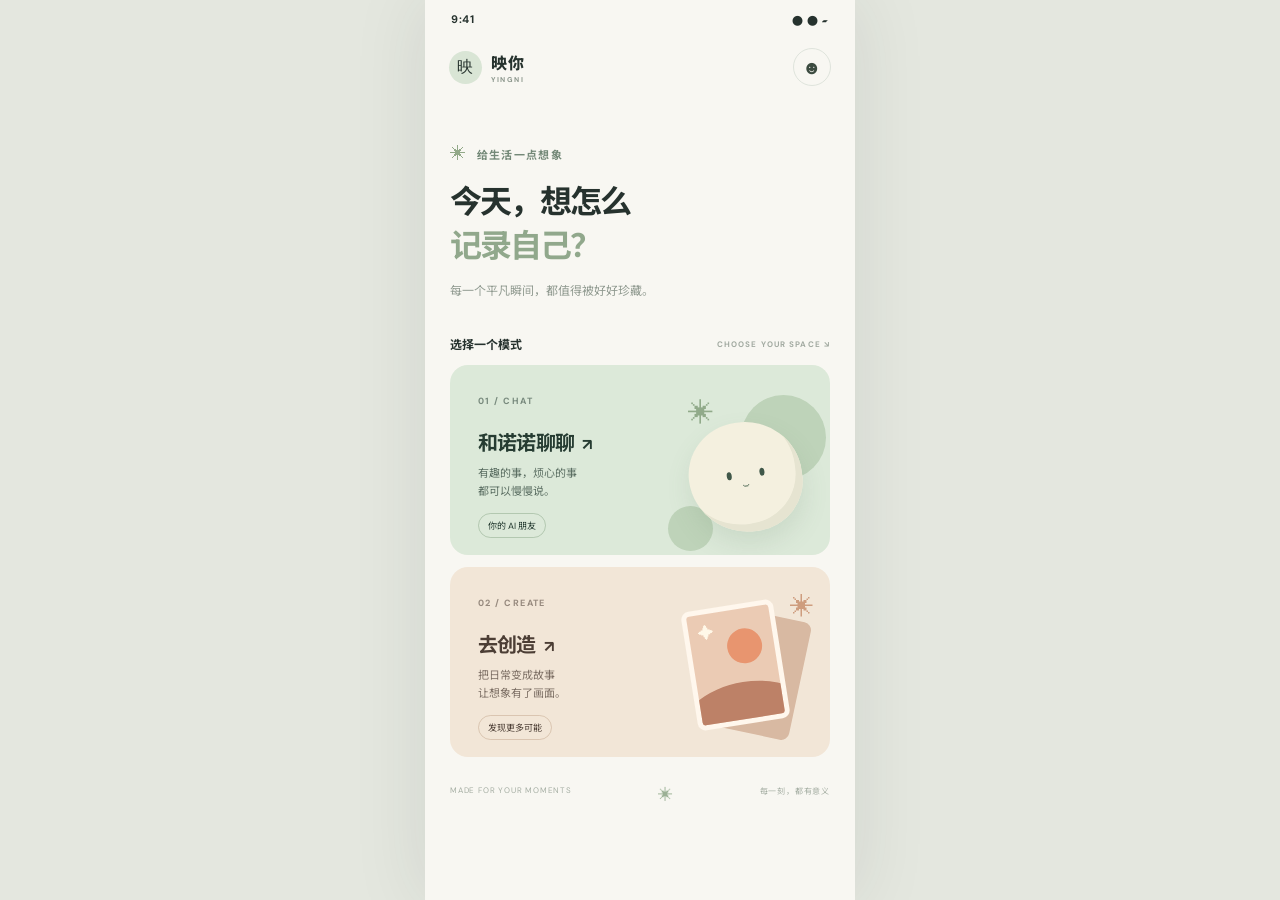
==== preview/index.html @ 25009832 "docs: add MVP plan and mobile interface preview" ====
<!doctype html>
<html lang="zh-CN">
<head>
  <meta charset="UTF-8">
  <meta name="viewport" content="width=device-width, initial-scale=1, viewport-fit=cover">
  <meta name="theme-color" content="#f8f7f2">
  <title>映你 · 界面预览</title>
  <link rel="stylesheet" href="style.css">
</head>
<body>
  <main class="phone">
    <div class="status"><span>9:41</span><span>● ● ▰</span></div>
    <section class="screen active" id="home" aria-label="首页">
      <header class="topbar"><div class="brand"><span class="brand-mark">映</span><span>映你 <small>YINGNI</small></span></div><button class="round" data-go="profile" aria-label="我的">☻</button></header>
      <div class="home-intro"><div class="eyebrow"><span class="spark">✳</span> 给生活一点想象</div><h1>今天，想怎么<br><em>记录自己？</em></h1><p>每一个平凡瞬间，都值得被好好珍藏。</p></div>
      <div class="mode-label"><span>选择一个模式</span><span>CHOOSE YOUR SPACE ↘</span></div>
      <button class="mode-card chat-card" data-go="chat"><div class="card-copy"><span class="card-kicker">01 / CHAT</span><h2>和诺诺聊聊 <span>↗</span></h2><p>有趣的事，烦心的事<br>都可以慢慢说。</p><span class="pill">你的 AI 朋友</span></div><div class="nono-art"><span class="orb orb-one"></span><span class="orb orb-two"></span><span class="face"><i></i><i></i><b>⌣</b></span><span class="art-star">✳</span></div></button>
      <button class="mode-card create-card" data-go="explore"><div class="card-copy"><span class="card-kicker">02 / CREATE</span><h2>去创造 <span>↗</span></h2><p>把日常变成故事<br>让想象有了画面。</p><span class="pill">发现更多可能</span></div><div class="paper-art"><div class="paper paper-back"></div><div class="paper paper-front"><span>✦</span><div class="sun"></div><div class="hill"></div></div><span class="paper-spark">✳</span></div></button>
      <div class="home-foot"><span>MADE FOR YOUR MOMENTS</span><span>✳</span><span>每一刻，都有意义</span></div>
    </section>
    <section class="screen" id="chat" aria-label="聊天">
      <header class="page-header"><button class="back" data-go="home" aria-label="返回">←</button><div class="chat-heading"><span class="mini-face">◡</span><div><strong>诺诺</strong><small><i></i> 在这里，陪着你</small></div></div><button class="round" data-go="profile" aria-label="设置">⋯</button></header>
      <div class="chat-content" id="messages"><div class="date-label">今天 · 一个刚刚好的时刻</div><div class="message-row"><span class="avatar">◡</span><div class="bubble">嗨，我是诺诺。<br>今天的你，过得怎么样？<span class="wave"> ✳</span></div></div><div class="message-row mine"><div class="bubble">还不错！想找你聊聊天。</div></div><div class="message-row"><span class="avatar">◡</span><div class="bubble">好呀，我在呢。有什么有趣的事，快说给我听听 👀</div></div></div>
      <div class="chat-composer"><form id="chat-form"><input id="chat-input" placeholder="和诺诺说点什么…" aria-label="聊天内容"><button aria-label="发送">↑</button></form><p>诺诺会记住经你授权的相处点滴</p></div>
    </section>
    <section class="screen" id="explore" aria-label="创造">
      <header class="page-header"><button class="back" data-go="home" aria-label="返回">←</button><span class="page-title">发现</span><button class="round" data-go="profile" aria-label="我的">☻</button></header>
      <div class="explore-body"><div class="eyebrow"><span class="spark">✳</span> 让想法发生</div><h1>生活的另一种<br><em>打开方式。</em></h1><p class="muted">从一张图片、一个念头开始。</p><div class="section-title"><strong>你的创作空间</strong><span>YOUR SPACE</span></div><button class="feature" data-go="create"><div class="feature-visual"><span class="feature-sun"></span><span class="feature-hill"></span><span class="feature-frame">✳</span><span class="feature-tag">YOUR STORY</span></div><div class="feature-copy"><div><span class="card-kicker">IMAGE STORIES / 01</span><h2>生成一组图片</h2><p>用喜欢的画风，讲述你的故事。</p></div><span class="arrow-circle">↗</span></div></button><p class="more-note">✳ &nbsp; 更多有趣的事，正在慢慢发生</p></div>
    </section>
    <section class="screen" id="create" aria-label="图片生成">
      <header class="page-header"><button class="back" data-go="explore" aria-label="返回">←</button><span class="page-title">图片故事</span><button class="text-button" data-go="profile">我的</button></header>
      <div class="create-body"><div class="eyebrow"><span class="spark">✳</span> 从一个念头开始</div><h1>把你的日常，<br><em>画成故事。</em></h1><p class="muted">选一种喜欢的画风，剩下的交给想象。</p>
        <div class="section-title"><strong>选择画风</strong><span>STYLE</span></div><div class="style-grid"><button class="style-option selected" data-style="动漫日常"><span class="style-art anime"><i>✦</i></span><strong>动漫日常</strong><small>ANIME</small></button><button class="style-option" data-style="素描时光"><span class="style-art sketch"><i>✳</i></span><strong>素描时光</strong><small>SKETCH</small></button><button class="style-option" data-style="电影质感"><span class="style-art cinema"><i>◒</i></span><strong>电影质感</strong><small>CINEMATIC</small></button></div>
        <div class="section-title"><strong>添加参考图 <small>可选</small></strong><span>REFERENCE</span></div><label class="upload"><input type="file" id="reference" accept="image/*" multiple hidden><span class="upload-icon">＋</span><span><strong id="upload-title">上传参考图片</strong><small>画风、场景或人物，诺诺会试着理解</small></span><span class="upload-arrow">↗</span></label>
        <div class="section-title"><strong>说说你的想法</strong><span>YOUR STORY</span></div><textarea id="story" placeholder="比如：画一个我在咖啡馆学习的下午，窗外下着雨……"></textarea>
        <div class="quantity"><div><strong>生成数量</strong><small>一组连续的故事画面</small></div><div class="stepper"><button id="minus" aria-label="减少数量">−</button><span id="count">4</span><button id="plus" aria-label="增加数量">＋</button></div></div>
        <button class="primary" id="generate">开始生成 <span>↗</span></button><p class="hint">✳ 诺诺会结合你的描述与相关记忆</p>
      </div>
    </section>
    <section class="screen" id="result" aria-label="生成结果"><header class="page-header"><button class="back" data-go="create" aria-label="返回">←</button><span class="page-title">你的图片故事</span><span class="header-spacer"></span></header><div class="result-body"><div class="eyebrow"><span class="spark">✳</span> YOUR STORY</div><h1>故事，<em>有画面了。</em></h1><p class="muted">每一张，都是属于你的片刻。</p><div id="result-grid" class="result-grid"></div><button class="primary" data-go="create">再创作一个故事 <span>↗</span></button></div></section>
    <section class="screen" id="profile" aria-label="我的"><header class="page-header"><button class="back" id="profile-back" aria-label="返回">←</button><span class="page-title">我的</span><span class="header-spacer"></span></header><div class="profile-body"><div class="profile-avatar">映</div><h1>你好，<em>创作者。</em></h1><p class="muted">在这里，收藏你的灵感与故事。</p><div class="profile-list"><div><span>✳</span><strong>我的作品</strong><i>↗</i></div><div><span>▧</span><strong>我的模板</strong><i>↗</i></div><div><span>♡</span><strong>诺诺与记忆</strong><i>↗</i></div></div><p class="more-note">YINGNI · 给生活一点想象</p></div></section>
    <div class="toast" role="status" id="toast"></div>
  </main>
  <script src="app.js"></script>
</body>
</html>
---- preview/style.css ----
@import url('https://fonts.googleapis.com/css2?family=DM+Sans:wght@400;500;600;700&family=Noto+Sans+SC:wght@400;500;600;700;800&display=swap');
:root{font-family:'DM Sans','Noto Sans SC',sans-serif;color:#26322e;background:#e4e7df;font-synthesis:none}*{box-sizing:border-box}body{margin:0}button,input,textarea{font:inherit}button{cursor:pointer}button:focus-visible,input:focus-visible,textarea:focus-visible{outline:3px solid #9aaf8e;outline-offset:3px}.phone{position:relative;width:min(100%,430px);min-height:100dvh;margin:auto;background:#f8f7f2;overflow:hidden;box-shadow:0 0 70px #26322e1a}.status{height:35px;padding:12px 26px 0;display:flex;justify-content:space-between;font-size:11px;font-weight:700;letter-spacing:.05em}.screen{display:none;min-height:calc(100dvh - 35px)}.screen.active{display:block}.topbar,.page-header{height:64px;display:flex;align-items:center;justify-content:space-between;padding:0 24px}.brand{display:flex;align-items:center;gap:9px;font-weight:800;font-size:16px;letter-spacing:.08em}.brand small{display:block;font-size:7px;letter-spacing:.22em;font-weight:700;color:#8a958b;margin-top:1px}.brand-mark,.profile-avatar{background:#d9e5d5;border-radius:50%;width:33px;height:33px;display:grid;place-items:center;font-family:serif;font-weight:bold}.round,.back{border:1px solid #dfe4dc;background:transparent;width:38px;height:38px;border-radius:50%;color:#3c4b40;font-size:19px;display:grid;place-items:center}.back{font-size:21px}.home-intro{padding:44px 25px 32px}.eyebrow{font-size:11px;letter-spacing:.12em;color:#748978;font-weight:700}.spark{color:#92a988;font-size:16px;margin-right:5px}h1,h2,p{margin:0}h1{font-size:32px;letter-spacing:-.06em;line-height:1.38;margin-top:16px;font-weight:700}h1 em{font-style:normal;color:#91a88c}.home-intro p,.muted{font-size:12px;color:#919b91;line-height:1.8;margin-top:13px}.mode-label,.section-title{display:flex;align-items:center;justify-content:space-between}.mode-label{margin:0 25px 12px;font-size:12px;font-weight:700}.mode-label span+span,.section-title>span{font-size:8px;color:#a2aaa1;letter-spacing:.14em}.mode-card{position:relative;display:block;text-align:left;width:calc(100% - 50px);height:190px;margin:0 25px 12px;border:0;border-radius:18px;overflow:hidden;color:#263c32}.chat-card{background:#dce9d9}.create-card{background:#f2e6d7;color:#4c3e35}.card-copy{position:relative;z-index:2;padding:22px}.card-kicker{font-size:9px;letter-spacing:.16em;font-weight:700;opacity:.55}.mode-card h2{font-size:20px;letter-spacing:-.04em;margin-top:18px}.mode-card h2 span{font-size:16px;margin-left:4px}.mode-card p{font-size:11px;line-height:1.65;opacity:.7;margin-top:8px}.pill{display:inline-block;margin-top:13px;padding:5px 9px;border:1px solid #7d9d7c70;border-radius:20px;font-size:9px}.create-card .pill{border-color:#ba9c8170}.nono-art{position:absolute;width:170px;height:170px;right:4px;bottom:-5px}.face{position:absolute;left:33px;top:32px;width:113px;height:110px;background:#f4f0df;border-radius:48% 52% 46% 54%;box-shadow:inset -6px -8px 0 #e6e4d1,0 12px 25px #66866625;transform:rotate(-8deg)}.face i{position:absolute;width:5px;height:8px;background:#405849;border-radius:50%;top:48px}.face i:first-child{left:38px}.face i:nth-child(2){right:37px}.face b{position:absolute;top:53px;left:52px;font-size:16px;color:#526c57;font-weight:400}.orb{position:absolute;border-radius:50%;background:#bed3b9}.orb-one{width:85px;height:85px;right:0;top:5px}.orb-two{width:45px;height:45px;left:12px;bottom:9px}.art-star{position:absolute;top:6px;left:32px;font-size:26px;color:#91aa8a}.paper-art{position:absolute;right:16px;bottom:4px;width:150px;height:164px}.paper{position:absolute;width:93px;height:120px;border-radius:8px}.paper-back{background:#d8b9a2;transform:rotate(12deg);right:13px;top:24px}.paper-front{overflow:hidden;background:#ebcbb4;transform:rotate(-9deg);right:32px;top:16px;border:5px solid #fff7ed}.paper-front>span{position:absolute;z-index:2;top:9px;left:9px;color:#fff8e8}.sun{position:absolute;background:#e8956f;width:35px;height:35px;border-radius:50%;top:20px;right:12px}.hill{position:absolute;background:#bd8167;width:140px;height:90px;bottom:-53px;left:-24px;border-radius:50%}.paper-spark{position:absolute;right:0;top:2px;font-size:24px;color:#ce9d7e}.home-foot{padding:16px 25px 24px;display:flex;justify-content:space-between;color:#a5aea3;font-size:8px;letter-spacing:.1em}.home-foot span:nth-child(2){font-size:15px;color:#9bb095}.page-title{font-size:14px;font-weight:700}.header-spacer{width:38px}.chat-heading{display:flex;align-items:center;gap:10px;margin-right:auto;margin-left:16px}.chat-heading strong{font-size:14px;display:block}.chat-heading small{display:block;color:#9aa79b;font-size:9px;margin-top:4px}.chat-heading small i{display:inline-block;width:6px;height:6px;border-radius:50%;background:#8ab18a;margin-right:4px}.mini-face,.avatar{display:grid;place-items:center;border-radius:50%;background:#d9e8d5;color:#526e57}.mini-face{width:36px;height:36px;font-size:22px}.chat-content{padding:16px 20px 130px}.date-label{text-align:center;color:#b5bdb2;font-size:10px;margin:22px 0 32px}.message-row{display:flex;align-items:flex-start;gap:9px;margin-bottom:22px}.avatar{width:34px;height:34px;flex:none;font-size:19px}.bubble{max-width:78%;padding:14px 16px;background:#fff;border-radius:4px 16px 16px 16px;font-size:13px;line-height:1.8;box-shadow:0 5px 18px #344c3510}.mine{justify-content:flex-end}.mine .bubble{background:#dce9d9;border-radius:16px 4px 16px 16px}.wave{color:#92aa87}.chat-composer{position:absolute;bottom:0;left:0;right:0;padding:16px 20px 20px;background:linear-gradient(transparent,#f8f7f2 20%)}.chat-composer form{display:flex;background:white;border:1px solid #e9ede5;border-radius:30px;padding:5px 5px 5px 16px}.chat-composer input{flex:1;min-width:0;border:0;outline:0;background:transparent;font-size:12px}.chat-composer form button{width:36px;height:36px;border:0;border-radius:50%;background:#8ca785;color:white;font-size:20px}.chat-composer p{text-align:center;color:#b5bdb2;font-size:9px;margin-top:10px}.explore-body,.create-body,.result-body,.profile-body{padding:32px 25px 35px}.explore-body h1,.create-body h1,.result-body h1{font-size:29px}.section-title{margin:32px 0 14px}.section-title strong{font-size:13px}.section-title strong small{font-size:10px;color:#aab3a9;font-weight:400;margin-left:5px}.feature{display:block;padding:0;width:100%;border:0;text-align:left;background:#fff;border-radius:18px;overflow:hidden;color:inherit}.feature-visual{height:195px;position:relative;background:#e9d9ca;overflow:hidden}.feature-sun{position:absolute;width:80px;height:80px;border-radius:50%;background:#dba98a;top:24px;right:50px}.feature-hill{position:absolute;width:120%;height:180px;background:#a9b8a1;bottom:-110px;left:-15%;border-radius:50%;transform:rotate(-8deg)}.feature-visual:after{content:'';position:absolute;width:100%;height:100px;background:#728e7d;bottom:-66px;right:-25%;border-radius:50%;transform:rotate(-9deg)}.feature-frame{position:absolute;z-index:1;left:30px;top:28px;color:#fff8e8;font-size:30px}.feature-tag{position:absolute;z-index:2;right:18px;bottom:15px;color:#fff;font-size:9px;letter-spacing:.2em}.feature-copy{padding:18px;display:flex;align-items:center;justify-content:space-between}.feature-copy h2{font-size:17px;margin:8px 0}.feature-copy p{font-size:11px;color:#9aa49a}.arrow-circle{width:36px;height:36px;display:grid;place-items:center;border:1px solid #dbe2d9;border-radius:50%}.more-note{text-align:center;color:#aab5a8;font-size:10px;margin-top:35px;letter-spacing:.05em}.create-body{padding-top:24px}.create-body h1{font-size:27px}.style-grid{display:grid;grid-template-columns:repeat(3,1fr);gap:10px}.style-option{padding:0;border:0;background:transparent;text-align:left;color:inherit}.style-art{height:86px;border-radius:12px;display:grid;place-items:center;overflow:hidden;position:relative;border:2px solid transparent}.style-art:before,.style-art:after{content:'';position:absolute;border-radius:50%}.style-art:before{width:48px;height:48px;top:14px;right:14px;background:#efc2a1}.style-art:after{width:120px;height:65px;bottom:-40px;left:-10px;background:#94ab92}.style-art i{position:absolute;left:12px;top:9px;color:white;font-style:normal;font-size:20px;z-index:1}.anime{background:#ebd7c9}.sketch{background:#e7e5dc}.sketch:before{background:#c9c4b7}.sketch:after{background:#aaa99e}.cinema{background:#b6c5bd}.cinema:before{background:#f0c38f}.cinema:after{background:#728f80}.selected .style-art{border-color:#759775}.style-option strong,.style-option small{display:block}.style-option strong{font-size:11px;margin-top:8px}.style-option small{font-size:8px;color:#a9b1a8;margin-top:3px;letter-spacing:.1em}.upload{display:flex;align-items:center;gap:12px;background:#fff;border:1px dashed #d6dfd3;border-radius:13px;padding:14px;cursor:pointer}.upload-icon{width:36px;height:36px;background:#eef3ea;color:#829e7d;border-radius:10px;display:grid;place-items:center;font-size:20px}.upload strong,.upload small{display:block}.upload strong{font-size:11px}.upload small{font-size:9px;color:#a5aea3;margin-top:5px}.upload-arrow{margin-left:auto;color:#9bae96}.create-body textarea{width:100%;height:94px;resize:vertical;border:1px solid #edf0e9;background:#fff;border-radius:13px;padding:13px;font-size:11px;line-height:1.7;color:#334338}.create-body textarea::placeholder,.chat-composer input::placeholder{color:#bdc6bc}.quantity{display:flex;align-items:center;justify-content:space-between;margin:22px 0}.quantity strong,.quantity small{display:block}.quantity strong{font-size:12px}.quantity small{font-size:10px;color:#aab3a9;margin-top:5px}.stepper{display:flex;align-items:center;gap:16px;background:#fff;border-radius:22px;padding:5px}.stepper button{border:0;background:#f1f4ee;border-radius:50%;width:27px;height:27px;color:#718b6f;font-size:16px}.stepper span{font-size:12px}.primary{width:100%;border:0;border-radius:14px;background:#779676;color:white;padding:16px;font-weight:600;font-size:13px}.primary span{float:right;font-size:16px}.hint{text-align:center;font-size:9px;color:#a5b3a1;margin-top:12px}.text-button{border:0;background:none;color:#89988a;font-size:11px}.result-grid{display:grid;grid-template-columns:1fr 1fr;gap:12px;margin:28px 0}.result-tile{height:190px;border-radius:14px;background:linear-gradient(160deg,#efd8c6,#c7d3c1);display:flex;flex-direction:column;justify-content:space-between;padding:13px;color:#fff}.result-tile:nth-child(even){background:linear-gradient(145deg,#d8dfd2,#d8bca7)}.result-tile span{font-size:10px;letter-spacing:.12em}.result-tile button{align-self:flex-end;border:0;border-radius:20px;background:#ffffffc9;color:#627861;padding:7px 10px;font-size:10px}.profile-body{text-align:center;padding-top:50px}.profile-avatar{width:75px;height:75px;margin:auto;font-size:30px}.profile-body h1{font-size:25px}.profile-list{margin-top:45px;text-align:left;background:#fff;border-radius:18px;padding:0 18px}.profile-list div{display:flex;align-items:center;gap:14px;padding:20px 0;border-bottom:1px solid #f1f3ef;font-size:12px}.profile-list div:last-child{border:0}.profile-list span{font-size:18px;color:#90aa8b}.profile-list i{margin-left:auto;font-style:normal;color:#acb8aa}.toast{position:fixed;bottom:30px;left:50%;transform:translateX(-50%);background:#33463b;color:#fff;border-radius:30px;padding:11px 17px;font-size:11px;opacity:0;pointer-events:none;transition:opacity .2s;white-space:nowrap}.toast.show{opacity:1}@media(max-width:360px){.home-intro{padding-top:28px}.mode-card{height:175px}.home-intro h1{font-size:28px}.nono-art{right:-12px}.paper-art{right:0}}@media(min-width:600px){.phone{min-height:100dvh}.chat-composer{position:fixed;width:430px;left:50%;right:auto;transform:translateX(-50%)}}
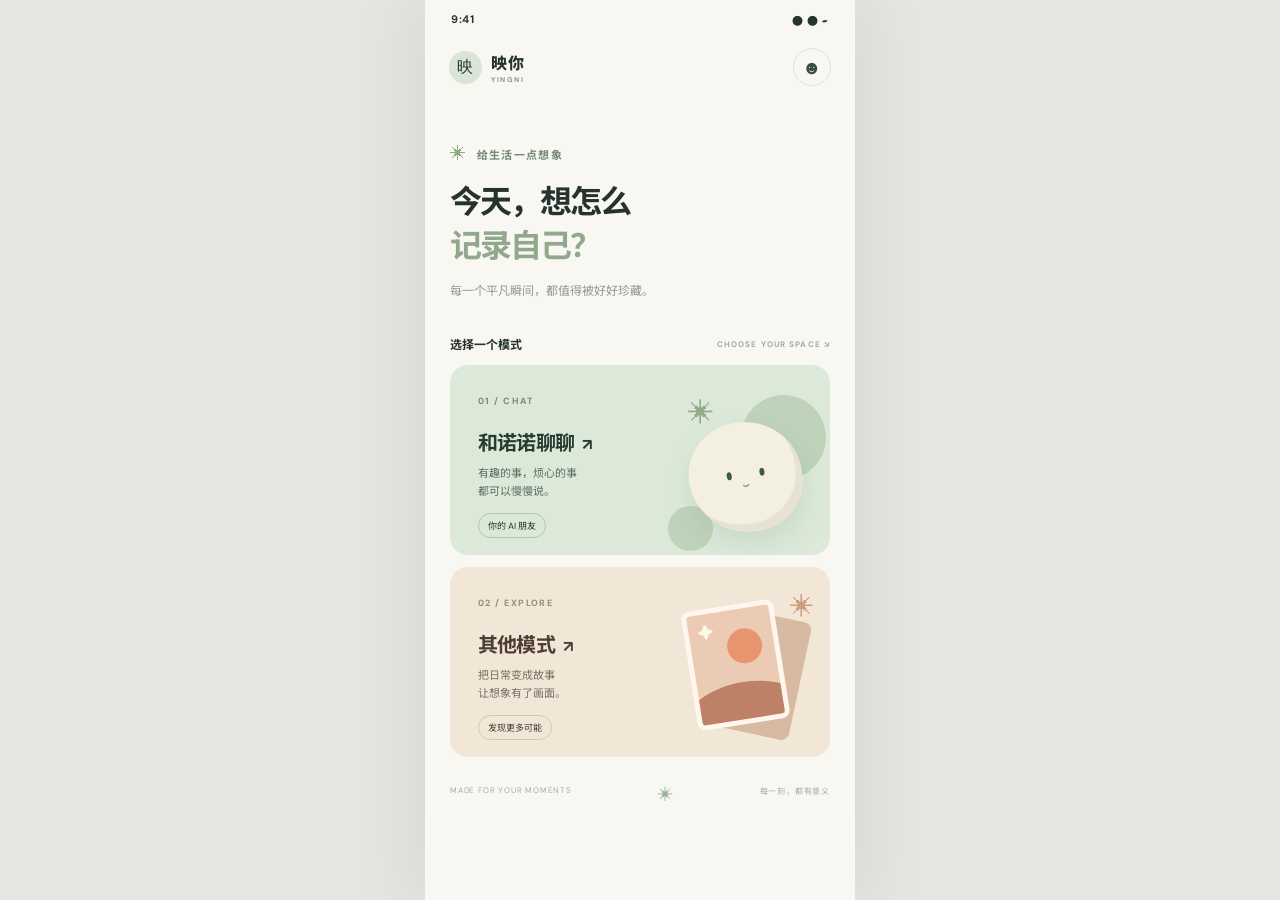
==== commit b7c7af7b: "feat: add interactive screen overview" ====
--- a/preview/index.html
+++ b/preview/index.html
@@ -15,7 +15,7 @@
       <div class="home-intro"><div class="eyebrow"><span class="spark">✳</span> 给生活一点想象</div><h1>今天，想怎么<br><em>记录自己？</em></h1><p>每一个平凡瞬间，都值得被好好珍藏。</p></div>
       <div class="mode-label"><span>选择一个模式</span><span>CHOOSE YOUR SPACE ↘</span></div>
       <button class="mode-card chat-card" data-go="chat"><div class="card-copy"><span class="card-kicker">01 / CHAT</span><h2>和诺诺聊聊 <span>↗</span></h2><p>有趣的事，烦心的事<br>都可以慢慢说。</p><span class="pill">你的 AI 朋友</span></div><div class="nono-art"><span class="orb orb-one"></span><span class="orb orb-two"></span><span class="face"><i></i><i></i><b>⌣</b></span><span class="art-star">✳</span></div></button>
-      <button class="mode-card create-card" data-go="explore"><div class="card-copy"><span class="card-kicker">02 / CREATE</span><h2>去创造 <span>↗</span></h2><p>把日常变成故事<br>让想象有了画面。</p><span class="pill">发现更多可能</span></div><div class="paper-art"><div class="paper paper-back"></div><div class="paper paper-front"><span>✦</span><div class="sun"></div><div class="hill"></div></div><span class="paper-spark">✳</span></div></button>
+      <button class="mode-card create-card" data-go="explore"><div class="card-copy"><span class="card-kicker">02 / EXPLORE</span><h2>其他模式 <span>↗</span></h2><p>把日常变成故事<br>让想象有了画面。</p><span class="pill">发现更多可能</span></div><div class="paper-art"><div class="paper paper-back"></div><div class="paper paper-front"><span>✦</span><div class="sun"></div><div class="hill"></div></div><span class="paper-spark">✳</span></div></button>
       <div class="home-foot"><span>MADE FOR YOUR MOMENTS</span><span>✳</span><span>每一刻，都有意义</span></div>
     </section>
     <section class="screen" id="chat" aria-label="聊天">
